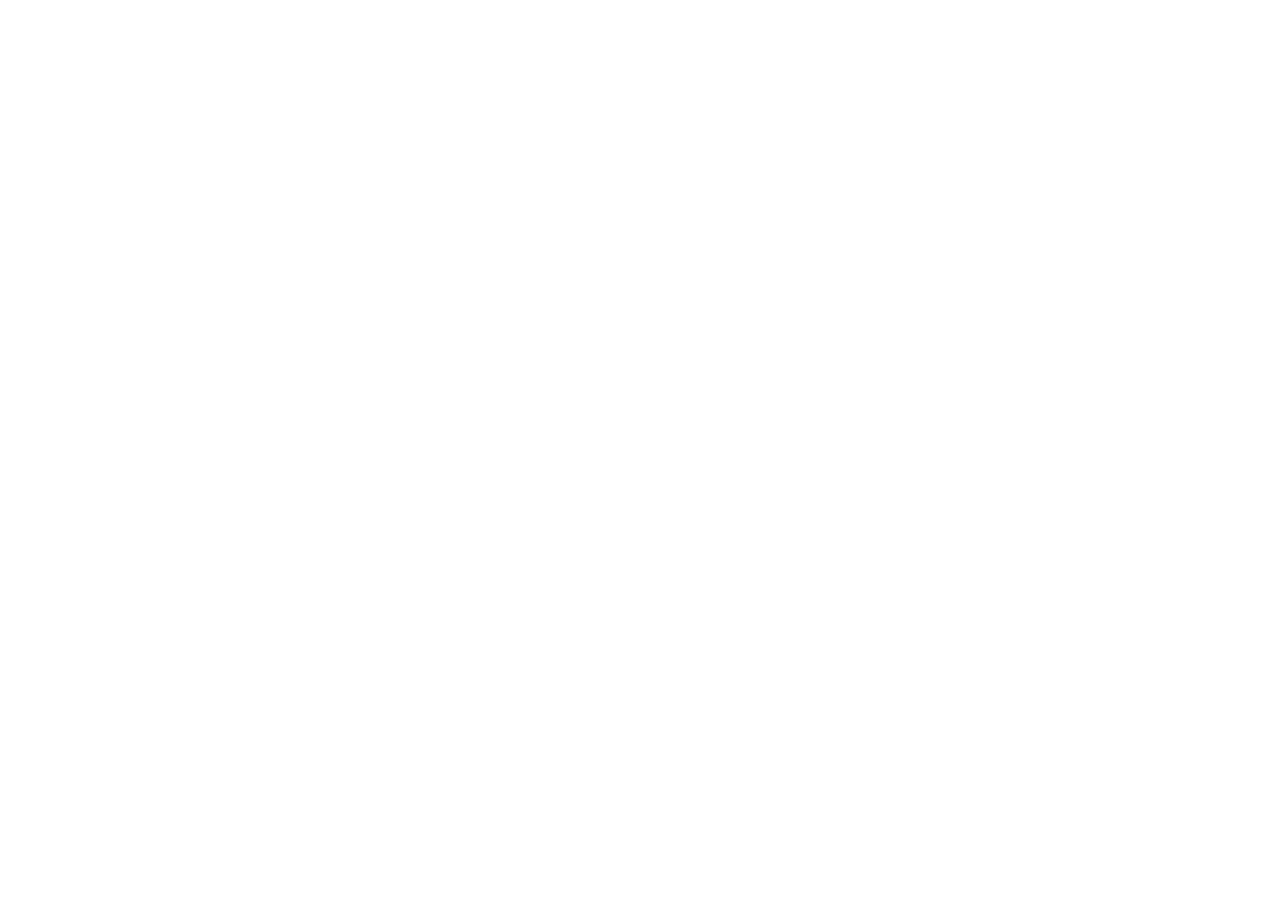
==== index.html @ a83a8c19 "init project" ====
<!DOCTYPE html>
<html lang="en">

<head>
    <meta charset="UTF-8">
    <meta name="viewport" content="width=device-width, initial-scale=1.0">
    <link rel="stylesheet" href="./assets/css/style.css">
    <title>U2-W1-D3 - Flexbox</title>
</head>

<body>


</body>

</html>
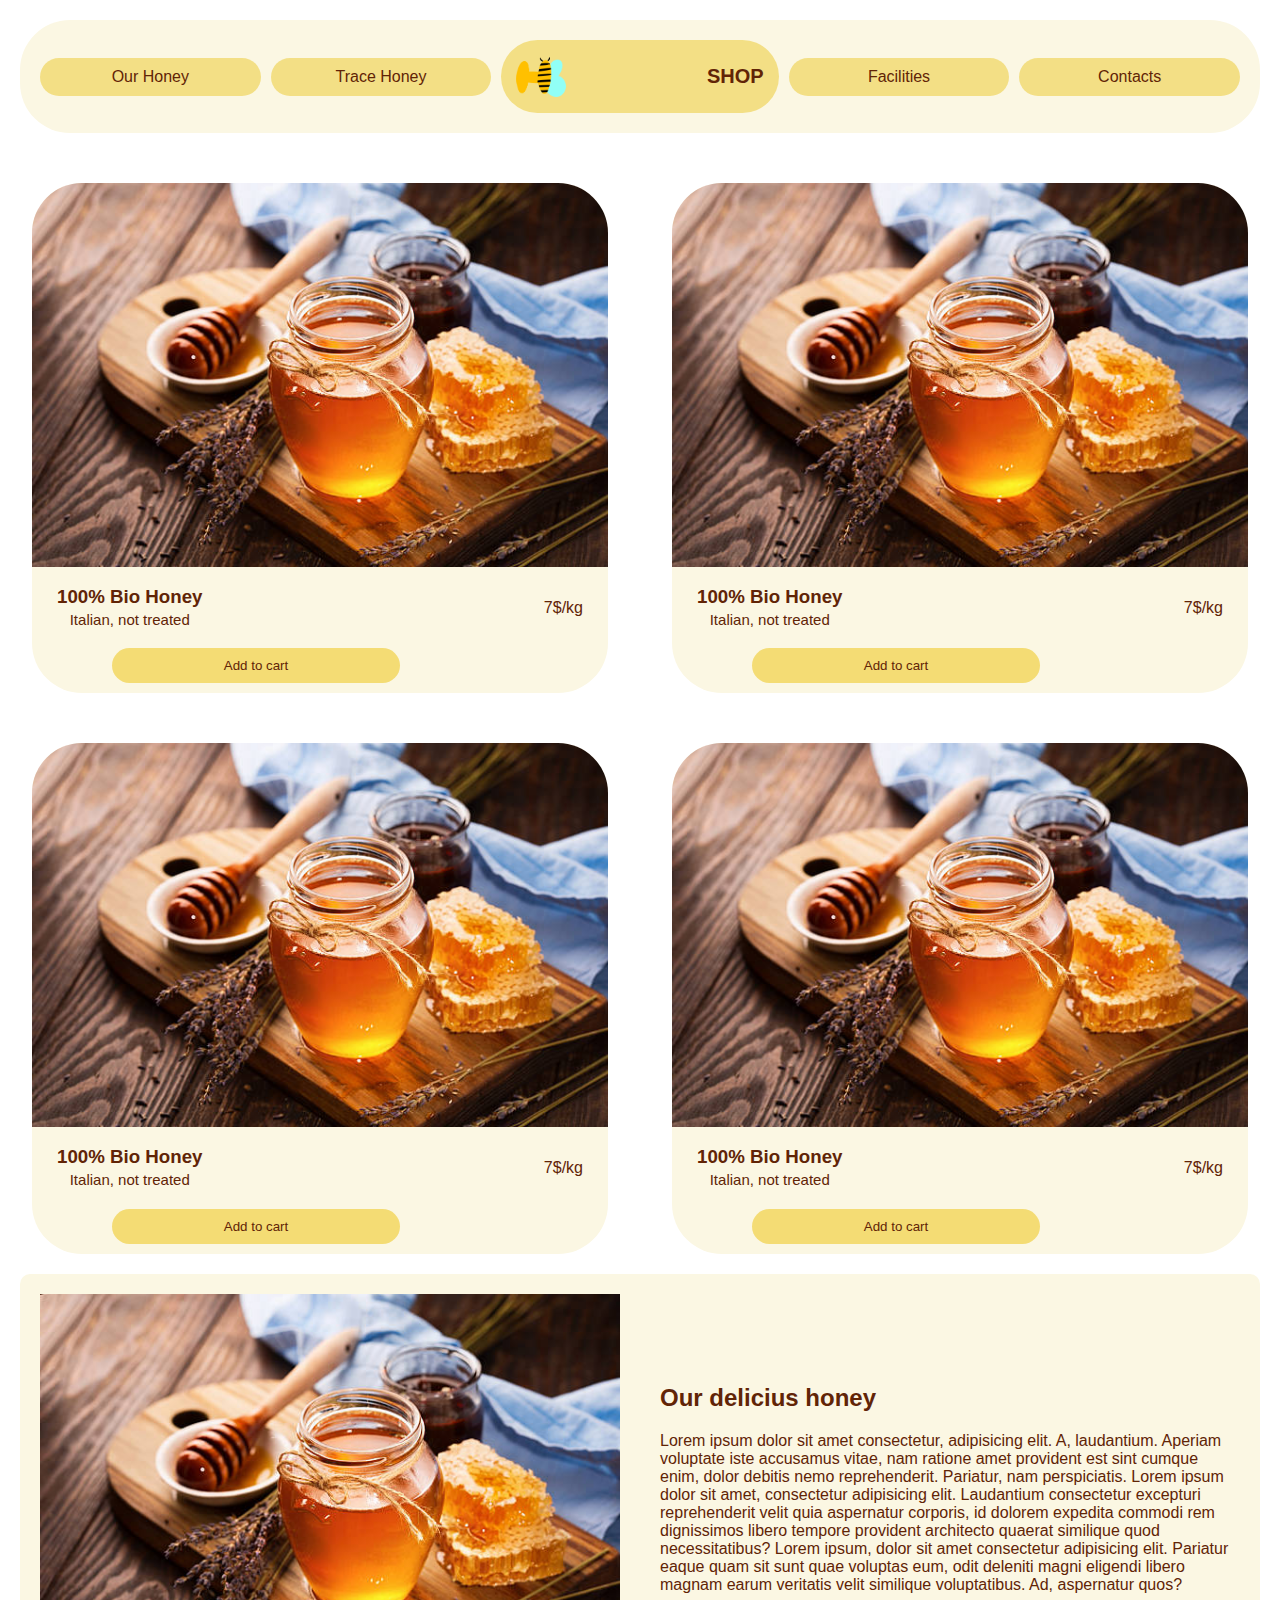
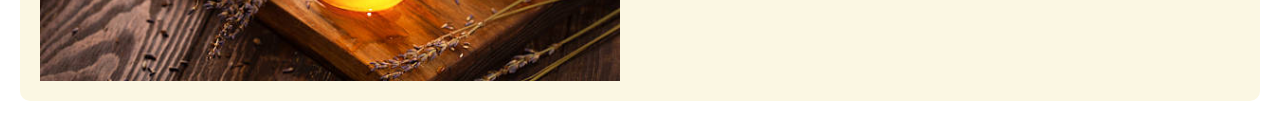
==== commit bf489cbb: "Update index" ====
--- a/index.html
+++ b/index.html
@@ -9,8 +9,71 @@
 </head>
 
 <body>
+    <!-- Header -->
+    <header>
+        <div class="header-buttons">
+            <div class="button">Our Honey</div>
+            <div class="button">Trace Honey</div>
+            <div class="button alt"> <img src="./assets/imgs/logo.png" alt="logo">
+                <p>SHOP</p>
+            </div>
+            <div class="button">Facilities</div>
+            <div class="button">Contacts</div>
+        </div>
+    </header>
 
+    <!-- Card..... -->
 
+    <div class="cards">
+        <div class="card-container">
+            <img src="./assets/imgs/honey.jpg" alt="honey">
+            <div class="card-content">
+                <h3>100% Bio Honey </br><span>Italian, not treated</span></h3>
+                <p>7$/kg</p>
+            </div>
+            <button class="cart">Add to cart</button>
+        </div>
+        <div class="card-container">
+            <img src="./assets/imgs/honey.jpg" alt="honey">
+            <div class="card-content">
+                <h3>100% Bio Honey </br><span>Italian, not treated</span></h3>
+                <p>7$/kg</p>
+            </div>
+            <button class="cart">Add to cart</button>
+        </div>
+        <div class="card-container">
+            <img src="./assets/imgs/honey.jpg" alt="honey">
+            <div class="card-content">
+                <h3>100% Bio Honey </br><span>Italian, not treated</span></h3>
+                <p>7$/kg</p>
+            </div>
+            <button class="cart">Add to cart</button>
+        </div>
+        <div class="card-container">
+            <img src="./assets/imgs/honey.jpg" alt="honey">
+            <div class="card-content">
+                <h3>100% Bio Honey </br><span>Italian, not treated</span></h3>
+                <p>7$/kg</p>
+            </div>
+            <button class="cart">Add to cart</button>
+        </div>
+    </div>
+
+    <!-- Article -->
+    <div class="article-container">
+        <img src="./assets/imgs/honey.jpg" alt="honey">
+        <div class="text-content">
+            <h2>Our delicius honey</h2>
+            <p>Lorem ipsum dolor sit amet consectetur, adipisicing elit. A, laudantium. Aperiam voluptate iste accusamus
+                vitae, nam ratione amet provident est sint cumque enim, dolor debitis nemo reprehenderit. Pariatur, nam
+                perspiciatis. Lorem ipsum dolor sit amet, consectetur adipisicing elit. Laudantium consectetur excepturi
+                reprehenderit velit quia aspernatur corporis, id dolorem expedita commodi rem dignissimos libero tempore
+                provident architecto quaerat similique quod necessitatibus? Lorem ipsum, dolor sit amet consectetur
+                adipisicing elit. Pariatur eaque quam sit sunt quae voluptas eum, odit deleniti magni eligendi libero
+                magnam
+                earum veritatis velit similique voluptatibus. Ad, aspernatur quos?</p>
+        </div>
+    </div>
 </body>
 
 </html>--- a/assets/css/style.css
+++ b/assets/css/style.css
@@ -0,0 +1,141 @@
+*,
+*::after,
+*::before {
+    box-sizing: border-box;
+}
+
+body {
+    margin: 0;
+    font-family: Arial, Helvetica, sans-serif;
+}
+
+/* Header */
+header {
+    margin-top: 20px;
+    margin-inline: 20px;
+    /* ------------------------------- */
+    background-color: #FBF7E3;
+    border-radius: 50px;
+    padding-inline: 20px;
+}
+
+.header-buttons {
+    display: flex;
+    justify-content: space-between;
+    align-items: center;
+}
+
+.button {
+    text-align: center;
+    padding-inline: 5px;
+    padding-block: 10px;
+    background-color: #F3DF85;
+    border-radius: 50px;
+    width: 20%;
+    color: #612406;
+}
+
+.alt {
+    display: flex;
+    align-items: center;
+    justify-content: space-between;
+    margin-block: 20px;
+    padding-block: 5px;
+    padding-inline: 15px;
+    width: 25%;
+}
+
+.button.alt p {
+    font-size: 20px;
+    font-weight: 600;
+}
+
+.button:not(:last-child) {
+    margin-right: 10px;
+}
+
+.button img {
+    width: 50px;
+}
+
+/* Card */
+.cards {
+    display: flex;
+    flex-wrap: wrap;
+    justify-content: space-around;
+
+}
+
+.card-container {
+    margin-top: 50px;
+    background-color: #FBF7E3;
+    border-radius: 50px;
+    width: 45%;
+    margin-inline: auto;
+    overflow: hidden;
+    margin-inline: 10px;
+}
+
+.card-container img {
+    width: 100%;
+    display: block;
+}
+
+.card-content {
+    display: flex;
+    justify-content: space-between;
+    align-items: center;
+    text-align: center;
+    padding-inline: 25px;
+    color: #612406;
+}
+
+.card-content h3 span {
+    font-weight: 400;
+    font-size: 15px;
+}
+
+.cart {
+    background-color: #f4dc74;
+    margin-inline: 80px;
+    border-radius: 50px;
+    padding: 10px;
+    width: 50%;
+    color: #612406;
+    border: none;
+    margin-bottom: 10px;
+}
+
+/* Article */
+.article-container {
+    display: flex;
+    flex-direction: column;
+    background-color: #FBF7E3;
+    margin: 20px;
+    border-radius: 10px;
+    color: #612406;
+}
+
+.text-content {
+    padding: 20px;
+}
+
+.article-container img {
+    width: 100%;
+    padding: 20px;
+    order: 1;
+}
+
+@media screen and (min-width: 767px) {
+    .article-container img {
+        width: 50%;
+        object-fit: contain;
+        order: unset;
+    }
+
+    .article-container {
+        flex-direction: row;
+        /* justify-content: space-between; */
+        align-items: center;
+    }
+}